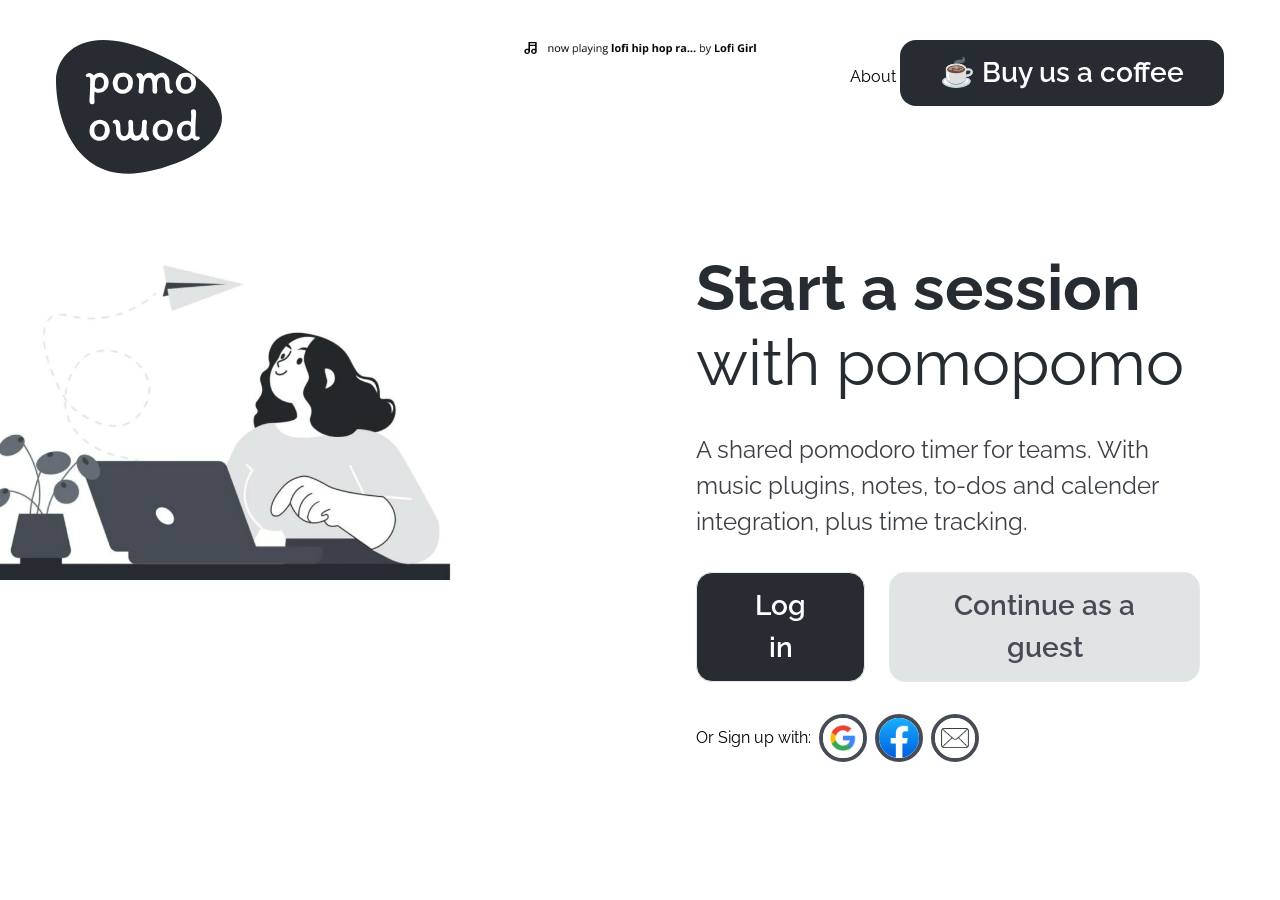
==== index.html @ 79130012 "Add files via upload" ====
<html lang="en">

<head>
    <meta charset="UTF-8">
    <meta name="viewport" content="width=device-width, initial-scale=1.0">
    <title>Document</title>

    <link rel="stylesheet" href="styles.css">
</head>

<body>
    <main class="bg-mainBackground flex flex-col w-full font-mainFont mx-auto">

        <!-- First half -->
        <div class="grid grid-cols-5 h-[250px] w-full items-start pt-10 px-14">

            <!-- Logo pomopomo -->
            <div class="col-span-1">
                <svg width="166" height="134" viewBox="0 0 166 134" fill="none" xmlns="http://www.w3.org/2000/svg">
                    <path
                        d="M97.0546 11.9127C26.3995 -18.3097 3.4213e-05 15.6153 0 40.1969C-5.47113e-05 79.5064 20.6817 149.956 97.0546 130.352C192.521 105.847 185.373 49.6907 97.0546 11.9127Z"
                        fill="#262C31" />
                    <path
                        d="M32.7473 36.8199C32.4593 36.8199 32.1873 36.8519 31.9313 36.9159C31.6753 36.9479 31.4193 36.9639 31.1633 36.9639C30.8113 36.9639 30.4753 36.8039 30.1553 36.4839C29.8673 36.1639 29.7233 35.8759 29.7233 35.6199C29.7233 34.7879 30.1393 34.1479 30.9713 33.6999C31.8033 33.2199 32.6513 32.9799 33.5153 32.9799C34.2513 32.9799 35.0033 33.2359 35.7713 33.7479C36.5713 34.2279 37.1633 34.8519 37.5473 35.6199C38.3793 34.6279 39.4033 33.9079 40.6193 33.4599C41.8353 33.0119 43.0993 32.7879 44.4113 32.7879C45.8833 32.7879 47.2433 33.2519 48.4913 34.1799C49.7713 35.1079 50.7793 36.2919 51.5153 37.7319C52.2513 39.1399 52.6193 40.5479 52.6193 41.9559C52.6193 43.3319 52.4753 44.5639 52.1873 45.6519C51.8993 46.7079 51.3873 47.7799 50.6513 48.8679C49.8193 50.0199 48.6993 50.9639 47.2913 51.6999C45.9153 52.4359 44.2673 52.8039 42.3473 52.8039C41.8353 52.8039 41.2113 52.6759 40.4753 52.4199C39.7393 52.1319 39.1313 51.8279 38.6513 51.5079C38.4273 53.6839 38.3153 55.5719 38.3153 57.1719C38.3153 58.1319 38.3633 59.0439 38.4593 59.9079C38.5233 60.9319 38.5553 61.6679 38.5553 62.1159C38.5553 62.8199 38.3153 63.3319 37.8353 63.6519C37.3553 64.0039 36.8273 64.1799 36.2513 64.1799C35.0993 64.1799 34.3313 63.8599 33.9473 63.2199C33.5953 62.6119 33.4193 61.7319 33.4193 60.5799C33.5473 57.8279 33.7073 55.2839 33.8993 52.9479C34.0913 50.0679 34.1873 45.6199 34.1873 39.6039C34.1873 39.0279 34.0753 38.4199 33.8513 37.7799C33.6273 37.1399 33.2593 36.8199 32.7473 36.8199ZM38.8433 46.7559C39.0033 47.3639 39.4513 47.8759 40.1873 48.2919C40.9553 48.6759 41.6433 48.8679 42.2513 48.8679C44.0753 48.8679 45.4353 48.3719 46.3313 47.3799C47.0033 46.6759 47.4353 45.9879 47.6273 45.3159C47.8513 44.6439 47.9633 43.5719 47.9633 42.0999C47.9633 40.9479 47.7393 39.9879 47.2913 39.2199C46.8433 38.4199 46.2993 37.8439 45.6593 37.4919C45.0193 37.1079 44.4113 36.9159 43.8353 36.9159C42.5233 36.9159 41.4513 37.3159 40.6193 38.1159C39.8193 38.8839 39.3073 39.9399 39.0833 41.2839C38.9233 42.3399 38.8433 44.1639 38.8433 46.7559ZM76.0576 38.1159C76.3136 38.5639 76.5216 39.2199 76.6816 40.0839C76.8416 40.9159 76.9216 41.6679 76.9216 42.3399C76.9216 43.5879 76.6496 45.3639 76.1056 47.6679C73.8976 51.6999 70.6336 53.7159 66.3136 53.7159C64.7136 53.7159 63.0816 53.1879 61.4176 52.1319C59.7536 51.0759 58.6016 49.8599 57.9616 48.4839C57.0976 45.7319 56.6656 43.9879 56.6656 43.2519C56.6656 41.9719 56.9376 40.6119 57.4816 39.1719C58.0576 37.7319 58.7776 36.4839 59.6416 35.4279C60.1856 34.6919 61.1616 34.0679 62.5696 33.5559C63.9776 33.0119 65.2576 32.7399 66.4096 32.7399C68.6496 32.7399 70.5536 33.1719 72.1216 34.0359C73.6896 34.8679 75.0016 36.2279 76.0576 38.1159ZM71.8816 45.8439C72.0416 45.4279 72.1216 44.3559 72.1216 42.6279C72.1216 41.6999 71.9456 40.7879 71.5936 39.8919C71.2736 38.9959 70.7936 38.2279 70.1536 37.5879C70.0896 37.5239 69.9136 37.4279 69.6256 37.2999C69.3376 37.1399 68.9376 36.9959 68.4256 36.8679C67.9456 36.7079 67.3856 36.6279 66.7456 36.6279C64.9536 36.6279 63.6416 37.3479 62.8096 38.7879C61.9776 40.2279 61.5616 41.8599 61.5616 43.6839C61.5616 44.0039 61.6416 44.6119 61.8016 45.5079C61.9936 46.4039 62.1536 46.9639 62.2816 47.1879C62.3776 47.4119 62.6176 47.7319 63.0016 48.1479C63.4176 48.5319 63.9136 48.8839 64.4896 49.2039C65.0976 49.4919 65.7216 49.6359 66.3616 49.6359C67.8016 49.6359 68.9536 49.2999 69.8176 48.6279C70.6816 47.9239 71.3696 46.9959 71.8816 45.8439ZM81.5641 37.0119C80.7641 36.3399 80.3641 35.5559 80.3641 34.6599C80.3641 34.2119 80.5881 33.8119 81.0361 33.4599C81.4841 33.0759 82.0281 32.8839 82.6681 32.8839C83.8201 32.8839 84.7641 33.1879 85.5001 33.7959C86.2361 34.4039 86.8761 35.2839 87.4201 36.4359C88.0921 35.1879 88.9401 34.2759 89.9641 33.6999C91.0201 33.0919 92.3481 32.7879 93.9481 32.7879C94.9081 32.7879 95.6761 32.9159 96.2521 33.1719C96.8601 33.3959 97.3561 33.7319 97.7401 34.1799C98.1241 34.5959 98.6041 35.2359 99.1801 36.0999C100.012 35.0759 101.052 34.2759 102.3 33.6999C103.58 33.1239 104.892 32.8359 106.236 32.8359C107.804 32.8359 109.228 33.4919 110.508 34.8039C111.82 36.1159 112.7 37.6039 113.148 39.2679C113.308 39.9719 113.42 41.6359 113.484 44.2599L113.676 47.0439C113.836 48.7399 114.38 49.7479 115.308 50.0679C115.756 50.1959 116.124 50.3559 116.412 50.5479C116.732 50.7079 116.892 50.8839 116.892 51.0759C116.956 51.8439 116.78 52.4039 116.364 52.7559C116.076 52.9479 115.676 53.1559 115.164 53.3799C114.652 53.6039 114.252 53.7159 113.964 53.7159C112.236 53.7159 111.004 53.0919 110.268 51.8439C109.788 51.0119 109.484 50.0679 109.356 49.0119C109.228 47.9239 109.164 46.4519 109.164 44.5959C109.164 42.6119 108.924 40.9159 108.444 39.5079C107.964 38.0679 106.876 37.3479 105.18 37.3479C104.572 37.3479 103.964 37.5399 103.356 37.9239C102.78 38.2759 102.364 38.7239 102.108 39.2679C101.66 40.1319 101.356 41.0759 101.196 42.0999C101.036 43.0919 100.956 44.2439 100.956 45.5559C100.956 46.3879 101.004 47.2359 101.1 48.0999C101.1 48.3559 101.116 48.7719 101.148 49.3479C101.212 49.8919 101.244 50.3879 101.244 50.8359C101.244 51.6359 101.084 52.3239 100.764 52.8999C100.476 53.4439 99.9641 53.7159 99.2281 53.7159C97.4681 53.7159 96.5401 52.7879 96.4441 50.9319C96.4441 49.6199 96.4601 48.9159 96.4921 48.8199V46.7559C96.4921 45.6039 96.4441 44.4839 96.3481 43.3959C96.2521 42.3079 96.1401 41.4919 96.0121 40.9479C95.7241 39.8919 95.3401 39.0759 94.8601 38.4999C94.3801 37.9239 93.6441 37.6359 92.6521 37.6359C91.9801 37.6359 91.3561 37.7959 90.7801 38.1159C90.2041 38.4359 89.7081 38.8839 89.2921 39.4599C88.6841 40.4199 88.2841 41.5879 88.0921 42.9639C87.9001 44.7239 87.7561 46.1159 87.6601 47.1399C87.5961 48.1319 87.5641 49.2839 87.5641 50.5959C87.5641 51.5239 87.4041 52.2759 87.0841 52.8519C86.7961 53.4279 86.2361 53.7159 85.4041 53.7159C84.7961 53.7159 84.1561 53.5559 83.4841 53.2359C82.8441 52.8839 82.5241 52.4199 82.5241 51.8439C82.5241 51.2359 82.5881 50.6279 82.7161 50.0199C83.0041 48.1959 83.1481 45.0919 83.1481 40.7079C83.1481 40.0039 82.9881 39.3159 82.6681 38.6439C82.3801 37.9399 82.0121 37.3959 81.5641 37.0119ZM139.149 38.1159C139.405 38.5639 139.613 39.2199 139.773 40.0839C139.933 40.9159 140.013 41.6679 140.013 42.3399C140.013 43.2039 139.917 44.1639 139.725 45.2199C139.533 46.2759 139.357 47.0919 139.197 47.6679C136.989 51.6999 133.725 53.7159 129.405 53.7159C127.805 53.7159 126.173 53.1879 124.509 52.1319C122.845 51.0759 121.693 49.8599 121.053 48.4839C120.189 45.7639 119.757 44.0199 119.757 43.2519C119.757 41.9719 120.029 40.6119 120.573 39.1719C121.149 37.7319 121.869 36.4839 122.733 35.4279C123.309 34.6919 124.301 34.0679 125.709 33.5559C127.117 33.0119 128.397 32.7399 129.549 32.7399C131.789 32.7399 133.677 33.1719 135.213 34.0359C136.781 34.8679 138.093 36.2279 139.149 38.1159ZM134.973 45.8439C135.133 45.5239 135.213 44.4519 135.213 42.6279C135.213 41.6999 135.037 40.7879 134.685 39.8919C134.365 38.9959 133.885 38.2279 133.245 37.5879C133.181 37.5239 133.005 37.4279 132.717 37.2999C132.429 37.1399 132.029 36.9959 131.517 36.8679C131.037 36.7079 130.477 36.6279 129.837 36.6279C128.045 36.6279 126.733 37.3479 125.901 38.7879C125.069 40.2279 124.653 41.8599 124.653 43.6839C124.653 43.9719 124.749 44.5639 124.941 45.4599C125.133 46.3559 125.277 46.9319 125.373 47.1879C125.629 47.6359 126.141 48.1639 126.909 48.7719C127.709 49.3479 128.573 49.6359 129.501 49.6359C130.941 49.6359 132.077 49.2999 132.909 48.6279C133.773 47.9239 134.461 46.9959 134.973 45.8439Z"
                        fill="white" />
                    <path
                        d="M140.827 96.6671C141.115 96.6671 141.387 96.6351 141.643 96.5711C141.899 96.5391 142.155 96.5231 142.411 96.5231C142.763 96.5231 143.099 96.6831 143.419 97.0031C143.707 97.3231 143.851 97.6111 143.851 97.8671C143.851 98.6991 143.435 99.3391 142.603 99.7871C141.771 100.267 140.923 100.507 140.059 100.507C139.323 100.507 138.571 100.251 137.803 99.7391C137.003 99.2591 136.411 98.6351 136.027 97.8671C135.195 98.8591 134.171 99.5791 132.955 100.027C131.739 100.475 130.475 100.699 129.163 100.699C127.691 100.699 126.331 100.235 125.083 99.3071C123.803 98.3791 122.795 97.1951 122.059 95.7551C121.323 94.3471 120.955 92.9391 120.955 91.5311C120.955 90.1551 121.099 88.9231 121.387 87.8351C121.675 86.7791 122.187 85.7071 122.923 84.6191C123.755 83.4671 124.875 82.5231 126.283 81.7871C127.659 81.0511 129.307 80.6831 131.227 80.6831C131.739 80.6831 132.363 80.8111 133.099 81.0671C133.835 81.3551 134.443 81.6591 134.923 81.9791C135.147 79.8031 135.259 77.9151 135.259 76.3151C135.259 75.3551 135.211 74.4431 135.115 73.5791C135.051 72.5551 135.019 71.8191 135.019 71.3711C135.019 70.6671 135.259 70.1551 135.739 69.8351C136.219 69.4831 136.747 69.3071 137.323 69.3071C138.475 69.3071 139.243 69.6271 139.627 70.2671C139.979 70.8751 140.155 71.7551 140.155 72.9071C140.027 75.6591 139.867 78.2031 139.675 80.5391C139.483 83.4191 139.387 87.8671 139.387 93.8831C139.387 94.4591 139.499 95.0671 139.723 95.7071C139.947 96.3471 140.315 96.6671 140.827 96.6671ZM134.731 86.7311C134.571 86.1231 134.123 85.6111 133.387 85.1951C132.619 84.8111 131.931 84.6191 131.323 84.6191C129.499 84.6191 128.139 85.1151 127.243 86.1071C126.571 86.8111 126.139 87.4991 125.947 88.1711C125.723 88.8431 125.611 89.9151 125.611 91.3871C125.611 92.5391 125.835 93.4991 126.283 94.2671C126.731 95.0671 127.275 95.6431 127.915 95.9951C128.555 96.3791 129.163 96.5711 129.739 96.5711C131.051 96.5711 132.123 96.1711 132.955 95.3711C133.755 94.6031 134.267 93.5471 134.491 92.2031C134.651 91.1471 134.731 89.3231 134.731 86.7311ZM97.5172 95.3711C97.2612 94.9231 97.0532 94.2671 96.8932 93.4031C96.7332 92.5711 96.6532 91.8191 96.6532 91.1471C96.6532 89.8991 96.9252 88.1231 97.4692 85.8191C99.6772 81.7871 102.941 79.7711 107.261 79.7711C108.861 79.7711 110.493 80.2991 112.157 81.3551C113.821 82.4111 114.973 83.6271 115.613 85.0031C116.477 87.7551 116.909 89.4991 116.909 90.2351C116.909 91.5151 116.637 92.8751 116.093 94.3151C115.517 95.7551 114.797 97.0031 113.933 98.0591C113.389 98.7951 112.413 99.4191 111.005 99.9311C109.597 100.475 108.317 100.747 107.165 100.747C104.925 100.747 103.021 100.315 101.453 99.4511C99.8852 98.6191 98.5732 97.2591 97.5172 95.3711ZM101.693 87.6431C101.533 88.0591 101.453 89.1311 101.453 90.8591C101.453 91.7871 101.629 92.6991 101.981 93.5951C102.301 94.4911 102.781 95.2591 103.421 95.8991C103.485 95.9631 103.661 96.0591 103.949 96.1871C104.237 96.3471 104.637 96.4911 105.149 96.6191C105.629 96.7791 106.189 96.8591 106.829 96.8591C108.621 96.8591 109.933 96.1391 110.765 94.6991C111.597 93.2591 112.013 91.6271 112.013 89.8031C112.013 89.4831 111.933 88.8751 111.773 87.9791C111.581 87.0831 111.421 86.5231 111.293 86.2991C111.197 86.0751 110.957 85.7551 110.573 85.3391C110.157 84.9551 109.661 84.6031 109.085 84.2831C108.477 83.9951 107.853 83.8511 107.213 83.8511C105.773 83.8511 104.621 84.1871 103.757 84.8591C102.893 85.5631 102.205 86.4911 101.693 87.6431ZM92.0107 96.4751C92.8107 97.1471 93.2107 97.9311 93.2107 98.8271C93.2107 99.2751 92.9867 99.6751 92.5387 100.027C92.0907 100.411 91.5467 100.603 90.9067 100.603C89.7547 100.603 88.8107 100.299 88.0747 99.6911C87.3387 99.0831 86.6987 98.2031 86.1547 97.0511C85.4827 98.2991 84.6347 99.2111 83.6107 99.7871C82.5547 100.395 81.2267 100.699 79.6267 100.699C78.6667 100.699 77.8987 100.571 77.3227 100.315C76.7147 100.091 76.2187 99.7551 75.8347 99.3071C75.4507 98.8911 74.9707 98.2511 74.3947 97.3871C73.5627 98.4111 72.5227 99.2111 71.2747 99.7871C69.9947 100.363 68.6827 100.651 67.3387 100.651C65.7707 100.651 64.3467 99.9951 63.0667 98.6831C61.7547 97.3711 60.8747 95.8831 60.4267 94.2191C60.2667 93.5151 60.1547 91.8511 60.0907 89.2271L59.8987 86.4431C59.7387 84.7471 59.1947 83.7391 58.2667 83.4191C57.8187 83.2911 57.4507 83.1311 57.1627 82.9391C56.8427 82.7791 56.6827 82.6031 56.6827 82.4111C56.6187 81.6431 56.7947 81.0831 57.2107 80.7311C57.4987 80.5391 57.8987 80.3311 58.4107 80.1071C58.9227 79.8831 59.3227 79.7711 59.6107 79.7711C61.3387 79.7711 62.5707 80.3951 63.3067 81.6431C63.7867 82.4751 64.0907 83.4191 64.2187 84.4751C64.3467 85.5631 64.4107 87.0351 64.4107 88.8911C64.4107 90.8751 64.6507 92.5711 65.1307 93.9791C65.6107 95.4191 66.6987 96.1391 68.3947 96.1391C69.0027 96.1391 69.6107 95.9471 70.2187 95.5631C70.7947 95.2111 71.2107 94.7631 71.4667 94.2191C71.9147 93.3551 72.2187 92.4111 72.3787 91.3871C72.5387 90.3951 72.6187 89.2431 72.6187 87.9311C72.6187 87.0991 72.5707 86.2511 72.4747 85.3871C72.4747 85.1311 72.4587 84.7151 72.4267 84.1391C72.3627 83.5951 72.3307 83.0991 72.3307 82.6511C72.3307 81.8511 72.4907 81.1631 72.8107 80.5871C73.0987 80.0431 73.6107 79.7711 74.3467 79.7711C76.1067 79.7711 77.0347 80.6991 77.1307 82.5551C77.1307 83.8671 77.1147 84.5711 77.0827 84.6671L77.0827 86.7311C77.0827 87.8831 77.1307 89.0031 77.2267 90.0911C77.3227 91.1791 77.4347 91.9951 77.5627 92.5391C77.8507 93.5951 78.2347 94.4111 78.7147 94.9871C79.1947 95.5631 79.9307 95.8511 80.9227 95.8511C81.5947 95.8511 82.2187 95.6911 82.7947 95.3711C83.3707 95.0511 83.8667 94.6031 84.2827 94.0271C84.8907 93.0671 85.2907 91.8991 85.4827 90.5231C85.6747 88.7631 85.8187 87.3711 85.9147 86.3471C85.9787 85.3551 86.0107 84.2031 86.0107 82.8911C86.0107 81.9631 86.1707 81.2111 86.4907 80.6351C86.7787 80.0591 87.3387 79.7711 88.1707 79.7711C88.7787 79.7711 89.4187 79.9311 90.0907 80.2511C90.7307 80.6031 91.0507 81.0671 91.0507 81.6431C91.0507 82.2511 90.9867 82.8591 90.8587 83.4671C90.5707 85.2911 90.4267 88.3951 90.4267 92.7791C90.4267 93.4831 90.5867 94.1711 90.9067 94.8431C91.1947 95.5471 91.5627 96.0911 92.0107 96.4751ZM34.4257 95.3711C34.1697 94.9231 33.9617 94.2671 33.8017 93.4031C33.6417 92.5711 33.5617 91.8191 33.5617 91.1471C33.5617 90.2831 33.6577 89.3231 33.8497 88.2671C34.0417 87.2111 34.2177 86.3951 34.3777 85.8191C36.5857 81.7871 39.8497 79.7711 44.1697 79.7711C45.7697 79.7711 47.4017 80.2991 49.0657 81.3551C50.7297 82.4111 51.8817 83.6271 52.5217 85.0031C53.3857 87.7231 53.8177 89.4671 53.8177 90.2351C53.8177 91.5151 53.5457 92.8751 53.0017 94.3151C52.4257 95.7551 51.7057 97.0031 50.8417 98.0591C50.2657 98.7951 49.2737 99.4191 47.8657 99.9311C46.4577 100.475 45.1777 100.747 44.0257 100.747C41.7857 100.747 39.8977 100.315 38.3617 99.4511C36.7937 98.6191 35.4817 97.2591 34.4257 95.3711ZM38.6017 87.6431C38.4417 87.9631 38.3617 89.0351 38.3617 90.8591C38.3617 91.7871 38.5377 92.6991 38.8897 93.5951C39.2097 94.4911 39.6897 95.2591 40.3297 95.8991C40.3937 95.9631 40.5697 96.0591 40.8577 96.1871C41.1457 96.3471 41.5457 96.4911 42.0577 96.6191C42.5377 96.7791 43.0977 96.8591 43.7377 96.8591C45.5297 96.8591 46.8417 96.1391 47.6737 94.6991C48.5057 93.2591 48.9217 91.6271 48.9217 89.8031C48.9217 89.5151 48.8257 88.9231 48.6337 88.0271C48.4417 87.1311 48.2977 86.5551 48.2017 86.2991C47.9457 85.8511 47.4337 85.3231 46.6657 84.7151C45.8657 84.1391 45.0017 83.8511 44.0737 83.8511C42.6337 83.8511 41.4977 84.1871 40.6657 84.8591C39.8017 85.5631 39.1137 86.4911 38.6017 87.6431Z"
                        fill="white" />
                </svg>

            </div>

            <!-- Music player -->
            <div class="col-span-2 justify-self-end w-[50%]">
                <img src="./img/music_player.png" alt="music_player" class="object-scale-down">
            </div>

            <!-- About and coffee -->
            <div class="col-span-2 justify-self-end">
                <span>About</span>
                <a href="#" class="rounded-2xl text-center py-3 px-10 bg-pallete-primary text-[28px] inline-block text-white font-semibold">☕ Buy us a coffee</a>
            </div>
        </div>
        <!-- First half end -->


        <!-- Lower half -->
        <div class="flex justify-between w-full px-20">
            <!-- Image -->
            <div class="w-[47.5%] justify-self-start -ml-[111px]">
                <img src="./img/girl_airplane.png" alt="girl paper airplane" class="object-scale-down">

            </div>

            <!-- Login/Sign Up -->
            <section class="flex-col w-[45%] max-w-[640px]">

                <div>
                    <h2 class="text-pallete-primary text-[64px] leading-[75px]">
                        <span class="font-bold">Start a session</span> with pomopomo
                    </h2>

                    <p class="text-pallete-secondary mt-8 text-[24px]">A shared pomodoro timer for teams. With music
                        plugins, notes, to-dos
                        and calender integration, plus time
                        tracking.</p>
                </div>

                <!-- Buttons -->
                <div class="mt-8 flex gap-6">
                    <a href="#" class="button px-12 bg-pallete-primary text-white font-semibold">
                        Log in
                    </a>
                    <a href="#" class="button px-10 bg-[#E0E4E5] text-[#464B55] font-semibold">
                        Continue as a guest
                    </a>
                </div>

                <div class="flex items-center mt-8">
                    <p>Or Sign up with:</p>

                    <!-- Google -->
                    <div class="w-12 ml-2 border-4 border-[#464B55] rounded-full">
                        <img src="./img/google_logo.png" alt="" class="">
                    </div>

                    <!-- Google -->
                    <div class="w-12 ml-2 border-4 border-[#464B55] rounded-full">
                        <img src="./img/facebook_logo.png" alt="" class="">
                    </div>

                    <!-- Google -->
                    <div class="w-12 ml-2 border-4 border-[#464B55] rounded-full">
                        <img src="./img/mail_logo.png" alt="" class="">
                    </div>
                </div>
            </section>
        </div>
        <!-- Lower half end -->

    </main>
</body>

</html>
---- styles.css ----
@import url('https://fonts.googleapis.com/css2?family=Nunito:ital,wght@0,200;0,300;0,400;0,500;0,600;0,700;0,800;0,900;0,1000;1,200;1,300;1,400;1,500;1,600;1,700;1,800;1,900;1,1000&family=Raleway:ital,wght@0,100;0,200;0,300;0,400;0,500;0,600;0,700;0,800;0,900;1,100;1,200;1,300;1,400;1,500;1,600;1,700;1,800;1,900&display=swap');

/*
! tailwindcss v3.2.4 | MIT License | https://tailwindcss.com
*/

/*
1. Prevent padding and border from affecting element width. (https://github.com/mozdevs/cssremedy/issues/4)
2. Allow adding a border to an element by just adding a border-width. (https://github.com/tailwindcss/tailwindcss/pull/116)
*/

*,
::before,
::after {
  box-sizing: border-box;
  /* 1 */
  border-width: 0;
  /* 2 */
  border-style: solid;
  /* 2 */
  border-color: #e5e7eb;
  /* 2 */
}

::before,
::after {
  --tw-content: '';
}

/*
1. Use a consistent sensible line-height in all browsers.
2. Prevent adjustments of font size after orientation changes in iOS.
3. Use a more readable tab size.
4. Use the user's configured `sans` font-family by default.
5. Use the user's configured `sans` font-feature-settings by default.
*/

html {
  line-height: 1.5;
  /* 1 */
  -webkit-text-size-adjust: 100%;
  /* 2 */
  -moz-tab-size: 4;
  /* 3 */
  -o-tab-size: 4;
     tab-size: 4;
  /* 3 */
  font-family: ui-sans-serif, system-ui, -apple-system, BlinkMacSystemFont, "Segoe UI", Roboto, "Helvetica Neue", Arial, "Noto Sans", sans-serif, "Apple Color Emoji", "Segoe UI Emoji", "Segoe UI Symbol", "Noto Color Emoji";
  /* 4 */
  font-feature-settings: normal;
  /* 5 */
}

/*
1. Remove the margin in all browsers.
2. Inherit line-height from `html` so users can set them as a class directly on the `html` element.
*/

body {
  margin: 0;
  /* 1 */
  line-height: inherit;
  /* 2 */
}

/*
1. Add the correct height in Firefox.
2. Correct the inheritance of border color in Firefox. (https://bugzilla.mozilla.org/show_bug.cgi?id=190655)
3. Ensure horizontal rules are visible by default.
*/

hr {
  height: 0;
  /* 1 */
  color: inherit;
  /* 2 */
  border-top-width: 1px;
  /* 3 */
}

/*
Add the correct text decoration in Chrome, Edge, and Safari.
*/

abbr:where([title]) {
  -webkit-text-decoration: underline dotted;
          text-decoration: underline dotted;
}

/*
Remove the default font size and weight for headings.
*/

h1,
h2,
h3,
h4,
h5,
h6 {
  font-size: inherit;
  font-weight: inherit;
}

/*
Reset links to optimize for opt-in styling instead of opt-out.
*/

a {
  color: inherit;
  text-decoration: inherit;
}

/*
Add the correct font weight in Edge and Safari.
*/

b,
strong {
  font-weight: bolder;
}

/*
1. Use the user's configured `mono` font family by default.
2. Correct the odd `em` font sizing in all browsers.
*/

code,
kbd,
samp,
pre {
  font-family: ui-monospace, SFMono-Regular, Menlo, Monaco, Consolas, "Liberation Mono", "Courier New", monospace;
  /* 1 */
  font-size: 1em;
  /* 2 */
}

/*
Add the correct font size in all browsers.
*/

small {
  font-size: 80%;
}

/*
Prevent `sub` and `sup` elements from affecting the line height in all browsers.
*/

sub,
sup {
  font-size: 75%;
  line-height: 0;
  position: relative;
  vertical-align: baseline;
}

sub {
  bottom: -0.25em;
}

sup {
  top: -0.5em;
}

/*
1. Remove text indentation from table contents in Chrome and Safari. (https://bugs.chromium.org/p/chromium/issues/detail?id=999088, https://bugs.webkit.org/show_bug.cgi?id=201297)
2. Correct table border color inheritance in all Chrome and Safari. (https://bugs.chromium.org/p/chromium/issues/detail?id=935729, https://bugs.webkit.org/show_bug.cgi?id=195016)
3. Remove gaps between table borders by default.
*/

table {
  text-indent: 0;
  /* 1 */
  border-color: inherit;
  /* 2 */
  border-collapse: collapse;
  /* 3 */
}

/*
1. Change the font styles in all browsers.
2. Remove the margin in Firefox and Safari.
3. Remove default padding in all browsers.
*/

button,
input,
optgroup,
select,
textarea {
  font-family: inherit;
  /* 1 */
  font-size: 100%;
  /* 1 */
  font-weight: inherit;
  /* 1 */
  line-height: inherit;
  /* 1 */
  color: inherit;
  /* 1 */
  margin: 0;
  /* 2 */
  padding: 0;
  /* 3 */
}

/*
Remove the inheritance of text transform in Edge and Firefox.
*/

button,
select {
  text-transform: none;
}

/*
1. Correct the inability to style clickable types in iOS and Safari.
2. Remove default button styles.
*/

button,
[type='button'],
[type='reset'],
[type='submit'] {
  -webkit-appearance: button;
  /* 1 */
  background-color: transparent;
  /* 2 */
  background-image: none;
  /* 2 */
}

/*
Use the modern Firefox focus style for all focusable elements.
*/

:-moz-focusring {
  outline: auto;
}

/*
Remove the additional `:invalid` styles in Firefox. (https://github.com/mozilla/gecko-dev/blob/2f9eacd9d3d995c937b4251a5557d95d494c9be1/layout/style/res/forms.css#L728-L737)
*/

:-moz-ui-invalid {
  box-shadow: none;
}

/*
Add the correct vertical alignment in Chrome and Firefox.
*/

progress {
  vertical-align: baseline;
}

/*
Correct the cursor style of increment and decrement buttons in Safari.
*/

::-webkit-inner-spin-button,
::-webkit-outer-spin-button {
  height: auto;
}

/*
1. Correct the odd appearance in Chrome and Safari.
2. Correct the outline style in Safari.
*/

[type='search'] {
  -webkit-appearance: textfield;
  /* 1 */
  outline-offset: -2px;
  /* 2 */
}

/*
Remove the inner padding in Chrome and Safari on macOS.
*/

::-webkit-search-decoration {
  -webkit-appearance: none;
}

/*
1. Correct the inability to style clickable types in iOS and Safari.
2. Change font properties to `inherit` in Safari.
*/

::-webkit-file-upload-button {
  -webkit-appearance: button;
  /* 1 */
  font: inherit;
  /* 2 */
}

/*
Add the correct display in Chrome and Safari.
*/

summary {
  display: list-item;
}

/*
Removes the default spacing and border for appropriate elements.
*/

blockquote,
dl,
dd,
h1,
h2,
h3,
h4,
h5,
h6,
hr,
figure,
p,
pre {
  margin: 0;
}

fieldset {
  margin: 0;
  padding: 0;
}

legend {
  padding: 0;
}

ol,
ul,
menu {
  list-style: none;
  margin: 0;
  padding: 0;
}

/*
Prevent resizing textareas horizontally by default.
*/

textarea {
  resize: vertical;
}

/*
1. Reset the default placeholder opacity in Firefox. (https://github.com/tailwindlabs/tailwindcss/issues/3300)
2. Set the default placeholder color to the user's configured gray 400 color.
*/

input::-moz-placeholder, textarea::-moz-placeholder {
  opacity: 1;
  /* 1 */
  color: #9ca3af;
  /* 2 */
}

input::placeholder,
textarea::placeholder {
  opacity: 1;
  /* 1 */
  color: #9ca3af;
  /* 2 */
}

/*
Set the default cursor for buttons.
*/

button,
[role="button"] {
  cursor: pointer;
}

/*
Make sure disabled buttons don't get the pointer cursor.
*/

:disabled {
  cursor: default;
}

/*
1. Make replaced elements `display: block` by default. (https://github.com/mozdevs/cssremedy/issues/14)
2. Add `vertical-align: middle` to align replaced elements more sensibly by default. (https://github.com/jensimmons/cssremedy/issues/14#issuecomment-634934210)
   This can trigger a poorly considered lint error in some tools but is included by design.
*/

img,
svg,
video,
canvas,
audio,
iframe,
embed,
object {
  display: block;
  /* 1 */
  vertical-align: middle;
  /* 2 */
}

/*
Constrain images and videos to the parent width and preserve their intrinsic aspect ratio. (https://github.com/mozdevs/cssremedy/issues/14)
*/

img,
video {
  max-width: 100%;
  height: auto;
}

/* Make elements with the HTML hidden attribute stay hidden by default */

[hidden] {
  display: none;
}

*, ::before, ::after{
  --tw-border-spacing-x: 0;
  --tw-border-spacing-y: 0;
  --tw-translate-x: 0;
  --tw-translate-y: 0;
  --tw-rotate: 0;
  --tw-skew-x: 0;
  --tw-skew-y: 0;
  --tw-scale-x: 1;
  --tw-scale-y: 1;
  --tw-pan-x:  ;
  --tw-pan-y:  ;
  --tw-pinch-zoom:  ;
  --tw-scroll-snap-strictness: proximity;
  --tw-ordinal:  ;
  --tw-slashed-zero:  ;
  --tw-numeric-figure:  ;
  --tw-numeric-spacing:  ;
  --tw-numeric-fraction:  ;
  --tw-ring-inset:  ;
  --tw-ring-offset-width: 0px;
  --tw-ring-offset-color: #fff;
  --tw-ring-color: rgb(59 130 246 / 0.5);
  --tw-ring-offset-shadow: 0 0 #0000;
  --tw-ring-shadow: 0 0 #0000;
  --tw-shadow: 0 0 #0000;
  --tw-shadow-colored: 0 0 #0000;
  --tw-blur:  ;
  --tw-brightness:  ;
  --tw-contrast:  ;
  --tw-grayscale:  ;
  --tw-hue-rotate:  ;
  --tw-invert:  ;
  --tw-saturate:  ;
  --tw-sepia:  ;
  --tw-drop-shadow:  ;
  --tw-backdrop-blur:  ;
  --tw-backdrop-brightness:  ;
  --tw-backdrop-contrast:  ;
  --tw-backdrop-grayscale:  ;
  --tw-backdrop-hue-rotate:  ;
  --tw-backdrop-invert:  ;
  --tw-backdrop-opacity:  ;
  --tw-backdrop-saturate:  ;
  --tw-backdrop-sepia:  ;
}

::backdrop{
  --tw-border-spacing-x: 0;
  --tw-border-spacing-y: 0;
  --tw-translate-x: 0;
  --tw-translate-y: 0;
  --tw-rotate: 0;
  --tw-skew-x: 0;
  --tw-skew-y: 0;
  --tw-scale-x: 1;
  --tw-scale-y: 1;
  --tw-pan-x:  ;
  --tw-pan-y:  ;
  --tw-pinch-zoom:  ;
  --tw-scroll-snap-strictness: proximity;
  --tw-ordinal:  ;
  --tw-slashed-zero:  ;
  --tw-numeric-figure:  ;
  --tw-numeric-spacing:  ;
  --tw-numeric-fraction:  ;
  --tw-ring-inset:  ;
  --tw-ring-offset-width: 0px;
  --tw-ring-offset-color: #fff;
  --tw-ring-color: rgb(59 130 246 / 0.5);
  --tw-ring-offset-shadow: 0 0 #0000;
  --tw-ring-shadow: 0 0 #0000;
  --tw-shadow: 0 0 #0000;
  --tw-shadow-colored: 0 0 #0000;
  --tw-blur:  ;
  --tw-brightness:  ;
  --tw-contrast:  ;
  --tw-grayscale:  ;
  --tw-hue-rotate:  ;
  --tw-invert:  ;
  --tw-saturate:  ;
  --tw-sepia:  ;
  --tw-drop-shadow:  ;
  --tw-backdrop-blur:  ;
  --tw-backdrop-brightness:  ;
  --tw-backdrop-contrast:  ;
  --tw-backdrop-grayscale:  ;
  --tw-backdrop-hue-rotate:  ;
  --tw-backdrop-invert:  ;
  --tw-backdrop-opacity:  ;
  --tw-backdrop-saturate:  ;
  --tw-backdrop-sepia:  ;
}

.col-span-1{
  grid-column: span 1 / span 1;
}

.col-span-2{
  grid-column: span 2 / span 2;
}

.mx-auto{
  margin-left: auto;
  margin-right: auto;
}

.-ml-\[111px\]{
  margin-left: -111px;
}

.mt-8{
  margin-top: 2rem;
}

.ml-2{
  margin-left: 0.5rem;
}

.inline-block{
  display: inline-block;
}

.flex{
  display: flex;
}

.grid{
  display: grid;
}

.h-\[250px\]{
  height: 250px;
}

.w-full{
  width: 100%;
}

.w-\[50\%\]{
  width: 50%;
}

.w-\[47\.5\%\]{
  width: 47.5%;
}

.w-\[45\%\]{
  width: 45%;
}

.w-12{
  width: 3rem;
}

.max-w-\[640px\]{
  max-width: 640px;
}

.grid-cols-5{
  grid-template-columns: repeat(5, minmax(0, 1fr));
}

.flex-col{
  flex-direction: column;
}

.items-start{
  align-items: flex-start;
}

.items-center{
  align-items: center;
}

.justify-between{
  justify-content: space-between;
}

.gap-6{
  gap: 1.5rem;
}

.justify-self-start{
  justify-self: start;
}

.justify-self-end{
  justify-self: end;
}

.rounded-full{
  border-radius: 9999px;
}

.rounded-2xl{
  border-radius: 1rem;
}

.border-4{
  border-width: 4px;
}

.border-\[\#464B55\]{
  --tw-border-opacity: 1;
  border-color: rgb(70 75 85 / var(--tw-border-opacity));
}

.bg-mainBackground{
  --tw-bg-opacity: 1;
  background-color: rgb(255 255 255 / var(--tw-bg-opacity));
}

.bg-pallete-primary{
  --tw-bg-opacity: 1;
  background-color: rgb(38 44 49 / var(--tw-bg-opacity));
}

.bg-\[\#E0E4E5\]{
  --tw-bg-opacity: 1;
  background-color: rgb(224 228 229 / var(--tw-bg-opacity));
}

.object-scale-down{
  -o-object-fit: scale-down;
     object-fit: scale-down;
}

.px-14{
  padding-left: 3.5rem;
  padding-right: 3.5rem;
}

.px-20{
  padding-left: 5rem;
  padding-right: 5rem;
}

.px-12{
  padding-left: 3rem;
  padding-right: 3rem;
}

.px-10{
  padding-left: 2.5rem;
  padding-right: 2.5rem;
}

.py-2{
  padding-top: 0.5rem;
  padding-bottom: 0.5rem;
}

.py-10{
  padding-top: 2.5rem;
  padding-bottom: 2.5rem;
}

.py-3{
  padding-top: 0.75rem;
  padding-bottom: 0.75rem;
}

.pt-10{
  padding-top: 2.5rem;
}

.pt-2{
  padding-top: 0.5rem;
}

.text-center{
  text-align: center;
}

.font-mainFont{
  font-family: Raleway;
}

.text-xs{
  font-size: 0.75rem;
  line-height: 1rem;
}

.text-\[64px\]{
  font-size: 64px;
}

.text-\[24px\]{
  font-size: 24px;
}

.text-\[28px\]{
  font-size: 28px;
}

.font-semibold{
  font-weight: 600;
}

.font-bold{
  font-weight: 700;
}

.leading-\[75px\]{
  line-height: 75px;
}

.text-white{
  --tw-text-opacity: 1;
  color: rgb(255 255 255 / var(--tw-text-opacity));
}

.text-pallete-primary{
  --tw-text-opacity: 1;
  color: rgb(38 44 49 / var(--tw-text-opacity));
}

.text-pallete-secondary{
  --tw-text-opacity: 1;
  color: rgb(61 64 72 / var(--tw-text-opacity));
}

.text-\[\#464B55\]{
  --tw-text-opacity: 1;
  color: rgb(70 75 85 / var(--tw-text-opacity));
}

.button{
  border-radius: 1rem;
  border-width: 1px;
  padding-top: 0.75rem;
  padding-bottom: 0.75rem;
  text-align: center;
  font-size: 28px;
}
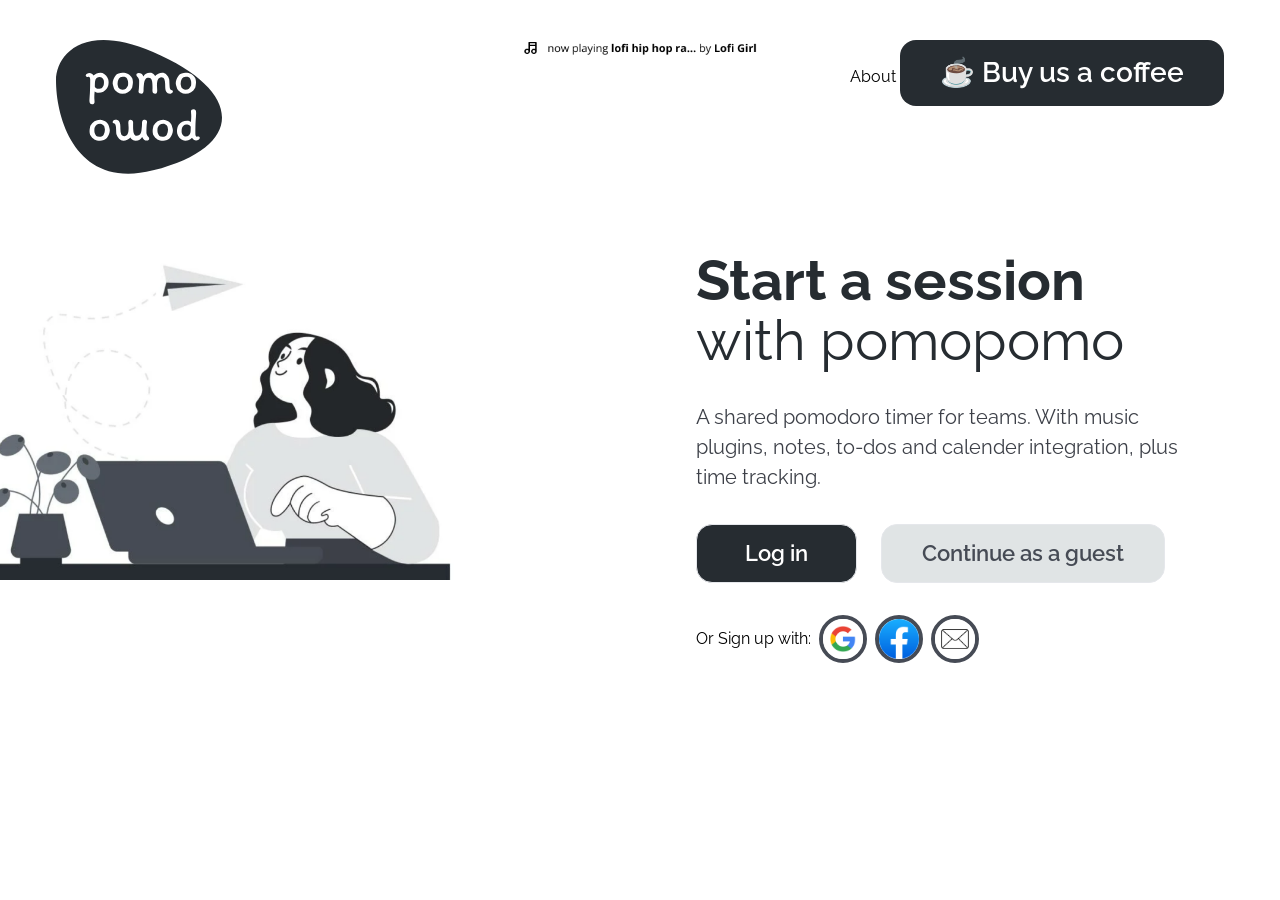
==== commit 96f74b42: "Updated the font size and box width" ====
--- a/index.html
+++ b/index.html
@@ -53,14 +53,14 @@
             </div>
 
             <!-- Login/Sign Up -->
-            <section class="flex-col w-[45%] max-w-[640px]">
+            <section class="flex-col w-[45%] max-w-[560px]">
 
                 <div>
-                    <h2 class="text-pallete-primary text-[64px] leading-[75px]">
+                    <h2 class="text-pallete-primary text-[56px] leading-[60px]">
                         <span class="font-bold">Start a session</span> with pomopomo
                     </h2>
 
-                    <p class="text-pallete-secondary mt-8 text-[24px]">A shared pomodoro timer for teams. With music
+                    <p class="text-pallete-secondary mt-8 text-[20px]">A shared pomodoro timer for teams. With music
                         plugins, notes, to-dos
                         and calender integration, plus time
                         tracking.</p>
--- a/styles.css
+++ b/styles.css
@@ -515,246 +515,226 @@
   --tw-backdrop-sepia:  ;
 }
 
-.col-span-1{
-  grid-column: span 1 / span 1;
-}
-
-.col-span-2{
-  grid-column: span 2 / span 2;
-}
-
-.mx-auto{
-  margin-left: auto;
-  margin-right: auto;
-}
-
-.-ml-\[111px\]{
-  margin-left: -111px;
-}
-
-.mt-8{
-  margin-top: 2rem;
-}
-
-.ml-2{
-  margin-left: 0.5rem;
-}
-
-.inline-block{
-  display: inline-block;
-}
-
-.flex{
-  display: flex;
-}
-
-.grid{
-  display: grid;
-}
-
-.h-\[250px\]{
-  height: 250px;
-}
-
-.w-full{
-  width: 100%;
-}
-
-.w-\[50\%\]{
-  width: 50%;
-}
-
-.w-\[47\.5\%\]{
-  width: 47.5%;
-}
-
-.w-\[45\%\]{
-  width: 45%;
-}
-
-.w-12{
-  width: 3rem;
-}
-
-.max-w-\[640px\]{
-  max-width: 640px;
-}
-
-.grid-cols-5{
-  grid-template-columns: repeat(5, minmax(0, 1fr));
-}
-
-.flex-col{
-  flex-direction: column;
-}
-
-.items-start{
-  align-items: flex-start;
-}
-
-.items-center{
-  align-items: center;
-}
-
-.justify-between{
-  justify-content: space-between;
-}
-
-.gap-6{
-  gap: 1.5rem;
-}
-
-.justify-self-start{
-  justify-self: start;
-}
-
-.justify-self-end{
-  justify-self: end;
-}
-
-.rounded-full{
-  border-radius: 9999px;
-}
-
-.rounded-2xl{
-  border-radius: 1rem;
-}
-
-.border-4{
-  border-width: 4px;
-}
-
-.border-\[\#464B55\]{
-  --tw-border-opacity: 1;
-  border-color: rgb(70 75 85 / var(--tw-border-opacity));
-}
-
-.bg-mainBackground{
-  --tw-bg-opacity: 1;
-  background-color: rgb(255 255 255 / var(--tw-bg-opacity));
-}
-
-.bg-pallete-primary{
-  --tw-bg-opacity: 1;
-  background-color: rgb(38 44 49 / var(--tw-bg-opacity));
-}
-
-.bg-\[\#E0E4E5\]{
-  --tw-bg-opacity: 1;
-  background-color: rgb(224 228 229 / var(--tw-bg-opacity));
-}
-
-.object-scale-down{
-  -o-object-fit: scale-down;
-     object-fit: scale-down;
-}
-
-.px-14{
-  padding-left: 3.5rem;
-  padding-right: 3.5rem;
-}
-
-.px-20{
-  padding-left: 5rem;
-  padding-right: 5rem;
-}
-
-.px-12{
-  padding-left: 3rem;
-  padding-right: 3rem;
-}
-
-.px-10{
-  padding-left: 2.5rem;
-  padding-right: 2.5rem;
-}
-
-.py-2{
-  padding-top: 0.5rem;
-  padding-bottom: 0.5rem;
-}
-
-.py-10{
-  padding-top: 2.5rem;
-  padding-bottom: 2.5rem;
-}
-
-.py-3{
-  padding-top: 0.75rem;
-  padding-bottom: 0.75rem;
-}
-
-.pt-10{
-  padding-top: 2.5rem;
-}
-
-.pt-2{
-  padding-top: 0.5rem;
-}
-
-.text-center{
-  text-align: center;
-}
-
-.font-mainFont{
-  font-family: Raleway;
-}
-
-.text-xs{
-  font-size: 0.75rem;
-  line-height: 1rem;
-}
-
-.text-\[64px\]{
-  font-size: 64px;
-}
-
-.text-\[24px\]{
-  font-size: 24px;
-}
-
-.text-\[28px\]{
-  font-size: 28px;
-}
-
-.font-semibold{
-  font-weight: 600;
-}
-
-.font-bold{
-  font-weight: 700;
-}
-
-.leading-\[75px\]{
-  line-height: 75px;
-}
-
-.text-white{
-  --tw-text-opacity: 1;
-  color: rgb(255 255 255 / var(--tw-text-opacity));
-}
-
-.text-pallete-primary{
-  --tw-text-opacity: 1;
-  color: rgb(38 44 49 / var(--tw-text-opacity));
-}
-
-.text-pallete-secondary{
-  --tw-text-opacity: 1;
-  color: rgb(61 64 72 / var(--tw-text-opacity));
-}
-
-.text-\[\#464B55\]{
-  --tw-text-opacity: 1;
-  color: rgb(70 75 85 / var(--tw-text-opacity));
-}
-
 .button{
   border-radius: 1rem;
   border-width: 1px;
   padding-top: 0.75rem;
   padding-bottom: 0.75rem;
   text-align: center;
+  font-size: 22px;
+}
+
+.col-span-1{
+  grid-column: span 1 / span 1;
+}
+
+.col-span-2{
+  grid-column: span 2 / span 2;
+}
+
+.mx-auto{
+  margin-left: auto;
+  margin-right: auto;
+}
+
+.-ml-\[111px\]{
+  margin-left: -111px;
+}
+
+.mt-8{
+  margin-top: 2rem;
+}
+
+.ml-2{
+  margin-left: 0.5rem;
+}
+
+.inline-block{
+  display: inline-block;
+}
+
+.flex{
+  display: flex;
+}
+
+.grid{
+  display: grid;
+}
+
+.h-\[250px\]{
+  height: 250px;
+}
+
+.w-full{
+  width: 100%;
+}
+
+.w-\[50\%\]{
+  width: 50%;
+}
+
+.w-\[47\.5\%\]{
+  width: 47.5%;
+}
+
+.w-\[45\%\]{
+  width: 45%;
+}
+
+.w-12{
+  width: 3rem;
+}
+
+.max-w-\[560px\]{
+  max-width: 560px;
+}
+
+.grid-cols-5{
+  grid-template-columns: repeat(5, minmax(0, 1fr));
+}
+
+.flex-col{
+  flex-direction: column;
+}
+
+.items-start{
+  align-items: flex-start;
+}
+
+.items-center{
+  align-items: center;
+}
+
+.justify-between{
+  justify-content: space-between;
+}
+
+.gap-6{
+  gap: 1.5rem;
+}
+
+.justify-self-start{
+  justify-self: start;
+}
+
+.justify-self-end{
+  justify-self: end;
+}
+
+.rounded-2xl{
+  border-radius: 1rem;
+}
+
+.rounded-full{
+  border-radius: 9999px;
+}
+
+.border-4{
+  border-width: 4px;
+}
+
+.border-\[\#464B55\]{
+  --tw-border-opacity: 1;
+  border-color: rgb(70 75 85 / var(--tw-border-opacity));
+}
+
+.bg-mainBackground{
+  --tw-bg-opacity: 1;
+  background-color: rgb(255 255 255 / var(--tw-bg-opacity));
+}
+
+.bg-pallete-primary{
+  --tw-bg-opacity: 1;
+  background-color: rgb(38 44 49 / var(--tw-bg-opacity));
+}
+
+.bg-\[\#E0E4E5\]{
+  --tw-bg-opacity: 1;
+  background-color: rgb(224 228 229 / var(--tw-bg-opacity));
+}
+
+.object-scale-down{
+  -o-object-fit: scale-down;
+     object-fit: scale-down;
+}
+
+.px-14{
+  padding-left: 3.5rem;
+  padding-right: 3.5rem;
+}
+
+.py-3{
+  padding-top: 0.75rem;
+  padding-bottom: 0.75rem;
+}
+
+.px-10{
+  padding-left: 2.5rem;
+  padding-right: 2.5rem;
+}
+
+.px-20{
+  padding-left: 5rem;
+  padding-right: 5rem;
+}
+
+.px-12{
+  padding-left: 3rem;
+  padding-right: 3rem;
+}
+
+.pt-10{
+  padding-top: 2.5rem;
+}
+
+.text-center{
+  text-align: center;
+}
+
+.font-mainFont{
+  font-family: Raleway;
+}
+
+.text-\[28px\]{
   font-size: 28px;
-}
-
+}
+
+.text-\[56px\]{
+  font-size: 56px;
+}
+
+.text-\[20px\]{
+  font-size: 20px;
+}
+
+.font-semibold{
+  font-weight: 600;
+}
+
+.font-bold{
+  font-weight: 700;
+}
+
+.leading-\[60px\]{
+  line-height: 60px;
+}
+
+.text-white{
+  --tw-text-opacity: 1;
+  color: rgb(255 255 255 / var(--tw-text-opacity));
+}
+
+.text-pallete-primary{
+  --tw-text-opacity: 1;
+  color: rgb(38 44 49 / var(--tw-text-opacity));
+}
+
+.text-pallete-secondary{
+  --tw-text-opacity: 1;
+  color: rgb(61 64 72 / var(--tw-text-opacity));
+}
+
+.text-\[\#464B55\]{
+  --tw-text-opacity: 1;
+  color: rgb(70 75 85 / var(--tw-text-opacity));
+}
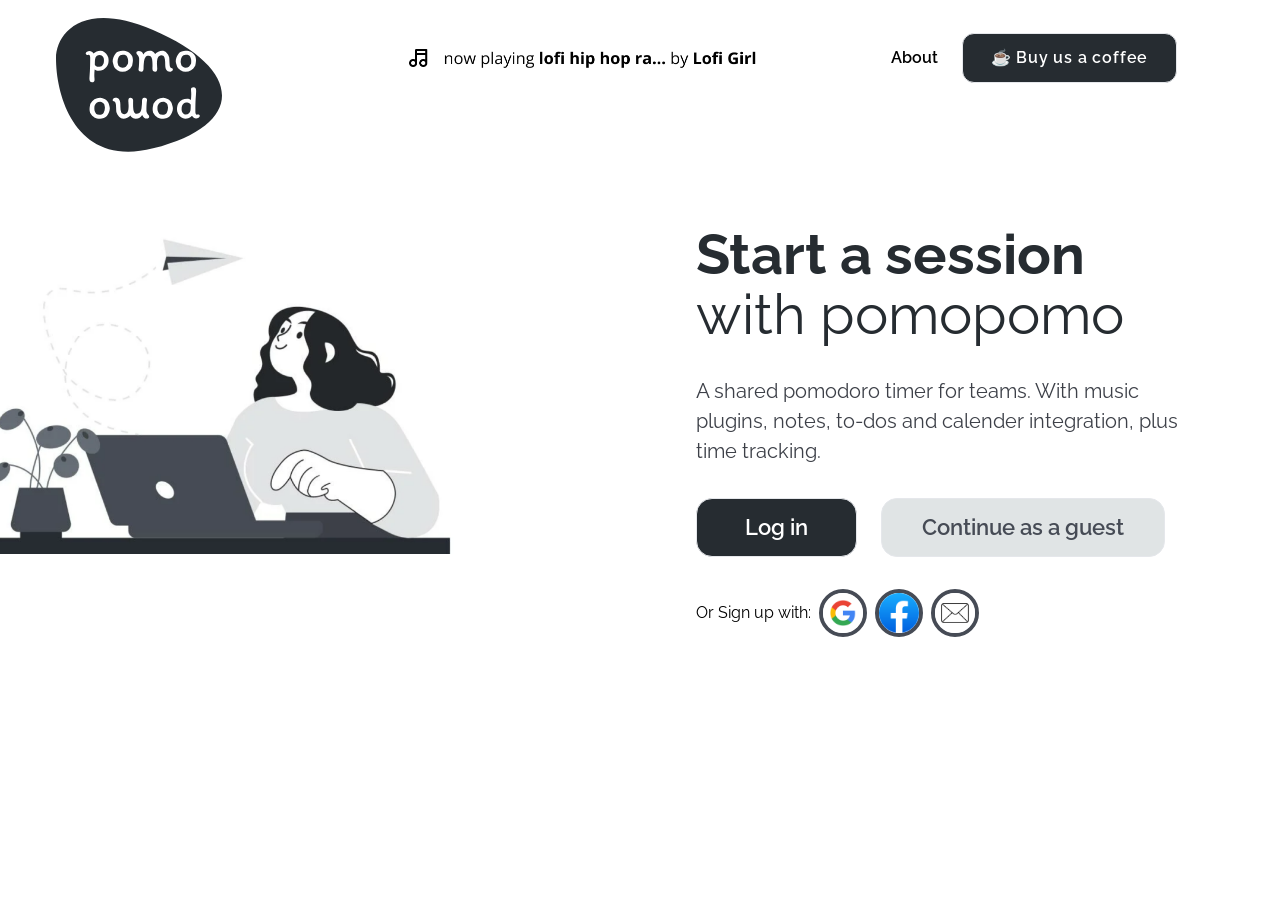
==== commit 8e4662d0: "Update on the first half of the page" ====
--- a/index.html
+++ b/index.html
@@ -12,10 +12,10 @@
     <main class="bg-mainBackground flex flex-col w-full font-mainFont mx-auto">
 
         <!-- First half -->
-        <div class="grid grid-cols-5 h-[250px] w-full items-start pt-10 px-14">
+        <div class="grid grid-cols-5 h-[200px] w-full pt-1 pb-2 px-14 -mt-10">
 
             <!-- Logo pomopomo -->
-            <div class="col-span-1">
+            <div class="flex items-end col-span-1">
                 <svg width="166" height="134" viewBox="0 0 166 134" fill="none" xmlns="http://www.w3.org/2000/svg">
                     <path
                         d="M97.0546 11.9127C26.3995 -18.3097 3.4213e-05 15.6153 0 40.1969C-5.47113e-05 79.5064 20.6817 149.956 97.0546 130.352C192.521 105.847 185.373 49.6907 97.0546 11.9127Z"
@@ -31,21 +31,22 @@
             </div>
 
             <!-- Music player -->
-            <div class="col-span-2 justify-self-end w-[50%]">
-                <img src="./img/music_player.png" alt="music_player" class="object-scale-down">
+            <div class="flex items-center col-span-2 justify-self-end content-center w-[350px]">
+                <img src="./img/music_player.png" alt="music_player" class="">
             </div>
 
             <!-- About and coffee -->
-            <div class="col-span-2 justify-self-end">
-                <span>About</span>
-                <a href="#" class="rounded-2xl text-center py-3 px-10 bg-pallete-primary text-[28px] inline-block text-white font-semibold">☕ Buy us a coffee</a>
+            <div class="flex items-center col-span-2 justify-self-end pr-[10%]">
+                <span class="font-semibold text-black">About</span>
+                <a href="#" class="button px-7 rounded-xl bg-[#262C31] text-[16px] inline-block text-white tracking-wider ml-6">☕ Buy us a coffee</a>
             </div>
         </div>
         <!-- First half end -->
 
 
+        
         <!-- Lower half -->
-        <div class="flex justify-between w-full px-20">
+        <div class="flex justify-between w-full px-20 mt-[5%]">
             <!-- Image -->
             <div class="w-[47.5%] justify-self-start -ml-[111px]">
                 <img src="./img/girl_airplane.png" alt="girl paper airplane" class="object-scale-down">
@@ -68,10 +69,10 @@
 
                 <!-- Buttons -->
                 <div class="mt-8 flex gap-6">
-                    <a href="#" class="button px-12 bg-pallete-primary text-white font-semibold">
+                    <a href="#" class="button px-12 bg-pallete-primary text-white">
                         Log in
                     </a>
-                    <a href="#" class="button px-10 bg-[#E0E4E5] text-[#464B55] font-semibold">
+                    <a href="#" class="button px-10 bg-[#E0E4E5] text-[#464B55]">
                         Continue as a guest
                     </a>
                 </div>
@@ -84,12 +85,12 @@
                         <img src="./img/google_logo.png" alt="" class="">
                     </div>
 
-                    <!-- Google -->
+                    <!-- Facebook -->
                     <div class="w-12 ml-2 border-4 border-[#464B55] rounded-full">
                         <img src="./img/facebook_logo.png" alt="" class="">
                     </div>
 
-                    <!-- Google -->
+                    <!-- Email -->
                     <div class="w-12 ml-2 border-4 border-[#464B55] rounded-full">
                         <img src="./img/mail_logo.png" alt="" class="">
                     </div>
--- a/styles.css
+++ b/styles.css
@@ -522,6 +522,7 @@
   padding-bottom: 0.75rem;
   text-align: center;
   font-size: 22px;
+  font-weight: 600;
 }
 
 .col-span-1{
@@ -537,6 +538,10 @@
   margin-right: auto;
 }
 
+.ml-6{
+  margin-left: 1.5rem;
+}
+
 .-ml-\[111px\]{
   margin-left: -111px;
 }
@@ -549,6 +554,38 @@
   margin-left: 0.5rem;
 }
 
+.-mt-20{
+  margin-top: -5rem;
+}
+
+.-mt-16{
+  margin-top: -4rem;
+}
+
+.-mt-14{
+  margin-top: -3.5rem;
+}
+
+.-mt-10{
+  margin-top: -2.5rem;
+}
+
+.mt-10{
+  margin-top: 2.5rem;
+}
+
+.mt-\[10\%\]{
+  margin-top: 10%;
+}
+
+.mt-\[5\%\]{
+  margin-top: 5%;
+}
+
+.block{
+  display: block;
+}
+
 .inline-block{
   display: inline-block;
 }
@@ -565,6 +602,50 @@
   height: 250px;
 }
 
+.h-\[100px\]{
+  height: 100px;
+}
+
+.h-\[150px\]{
+  height: 150px;
+}
+
+.h-\[200px\]{
+  height: 200px;
+}
+
+.h-\[180px\]{
+  height: 180px;
+}
+
+.h-\[20px\]{
+  height: 20px;
+}
+
+.h-\[10px\]{
+  height: 10px;
+}
+
+.h-\[px\]{
+  height: px;
+}
+
+.h-\[30px\]{
+  height: 30px;
+}
+
+.h-\[300px\]{
+  height: 300px;
+}
+
+.h-\[50px\]{
+  height: 50px;
+}
+
+.h-\[60px\]{
+  height: 60px;
+}
+
 .w-full{
   width: 100%;
 }
@@ -585,10 +666,64 @@
   width: 3rem;
 }
 
+.w-\[40\%\]{
+  width: 40%;
+}
+
+.w-\[60\%\]{
+  width: 60%;
+}
+
+.w-\[20px\]{
+  width: 20px;
+}
+
+.w-\[60px\]{
+  width: 60px;
+}
+
+.w-\[300px\]{
+  width: 300px;
+}
+
+.w-\[350px\]{
+  width: 350px;
+}
+
 .max-w-\[560px\]{
   max-width: 560px;
 }
 
+.scale-\[1\]{
+  --tw-scale-x: 1;
+  --tw-scale-y: 1;
+  transform: translate(var(--tw-translate-x), var(--tw-translate-y)) rotate(var(--tw-rotate)) skewX(var(--tw-skew-x)) skewY(var(--tw-skew-y)) scaleX(var(--tw-scale-x)) scaleY(var(--tw-scale-y));
+}
+
+.scale-105{
+  --tw-scale-x: 1.05;
+  --tw-scale-y: 1.05;
+  transform: translate(var(--tw-translate-x), var(--tw-translate-y)) rotate(var(--tw-rotate)) skewX(var(--tw-skew-x)) skewY(var(--tw-skew-y)) scaleX(var(--tw-scale-x)) scaleY(var(--tw-scale-y));
+}
+
+.scale-75{
+  --tw-scale-x: .75;
+  --tw-scale-y: .75;
+  transform: translate(var(--tw-translate-x), var(--tw-translate-y)) rotate(var(--tw-rotate)) skewX(var(--tw-skew-x)) skewY(var(--tw-skew-y)) scaleX(var(--tw-scale-x)) scaleY(var(--tw-scale-y));
+}
+
+.scale-\[1\%\]{
+  --tw-scale-x: 1%;
+  --tw-scale-y: 1%;
+  transform: translate(var(--tw-translate-x), var(--tw-translate-y)) rotate(var(--tw-rotate)) skewX(var(--tw-skew-x)) skewY(var(--tw-skew-y)) scaleX(var(--tw-scale-x)) scaleY(var(--tw-scale-y));
+}
+
+.scale-\[50\%\]{
+  --tw-scale-x: 50%;
+  --tw-scale-y: 50%;
+  transform: translate(var(--tw-translate-x), var(--tw-translate-y)) rotate(var(--tw-rotate)) skewX(var(--tw-skew-x)) skewY(var(--tw-skew-y)) scaleX(var(--tw-scale-x)) scaleY(var(--tw-scale-y));
+}
+
 .grid-cols-5{
   grid-template-columns: repeat(5, minmax(0, 1fr));
 }
@@ -597,10 +732,18 @@
   flex-direction: column;
 }
 
+.content-center{
+  align-content: center;
+}
+
 .items-start{
   align-items: flex-start;
 }
 
+.items-end{
+  align-items: flex-end;
+}
+
 .items-center{
   align-items: center;
 }
@@ -621,8 +764,8 @@
   justify-self: end;
 }
 
-.rounded-2xl{
-  border-radius: 1rem;
+.rounded-xl{
+  border-radius: 0.75rem;
 }
 
 .rounded-full{
@@ -643,6 +786,11 @@
   background-color: rgb(255 255 255 / var(--tw-bg-opacity));
 }
 
+.bg-\[\#262C31\]{
+  --tw-bg-opacity: 1;
+  background-color: rgb(38 44 49 / var(--tw-bg-opacity));
+}
+
 .bg-pallete-primary{
   --tw-bg-opacity: 1;
   background-color: rgb(38 44 49 / var(--tw-bg-opacity));
@@ -663,9 +811,19 @@
   padding-right: 3.5rem;
 }
 
-.py-3{
-  padding-top: 0.75rem;
-  padding-bottom: 0.75rem;
+.px-7{
+  padding-left: 1.75rem;
+  padding-right: 1.75rem;
+}
+
+.px-20{
+  padding-left: 5rem;
+  padding-right: 5rem;
+}
+
+.px-12{
+  padding-left: 3rem;
+  padding-right: 3rem;
 }
 
 .px-10{
@@ -673,30 +831,28 @@
   padding-right: 2.5rem;
 }
 
-.px-20{
-  padding-left: 5rem;
-  padding-right: 5rem;
-}
-
-.px-12{
-  padding-left: 3rem;
-  padding-right: 3rem;
-}
-
 .pt-10{
   padding-top: 2.5rem;
 }
 
-.text-center{
-  text-align: center;
+.pr-\[10\%\]{
+  padding-right: 10%;
+}
+
+.pt-1{
+  padding-top: 0.25rem;
+}
+
+.pb-2{
+  padding-bottom: 0.5rem;
 }
 
 .font-mainFont{
   font-family: Raleway;
 }
 
-.text-\[28px\]{
-  font-size: 28px;
+.text-\[16px\]{
+  font-size: 16px;
 }
 
 .text-\[56px\]{
@@ -707,16 +863,20 @@
   font-size: 20px;
 }
 
+.font-bold{
+  font-weight: 700;
+}
+
 .font-semibold{
   font-weight: 600;
 }
 
-.font-bold{
-  font-weight: 700;
-}
-
 .leading-\[60px\]{
   line-height: 60px;
+}
+
+.tracking-wider{
+  letter-spacing: 0.05em;
 }
 
 .text-white{
@@ -737,4 +897,9 @@
 .text-\[\#464B55\]{
   --tw-text-opacity: 1;
   color: rgb(70 75 85 / var(--tw-text-opacity));
+}
+
+.text-black{
+  --tw-text-opacity: 1;
+  color: rgb(0 0 0 / var(--tw-text-opacity));
 }
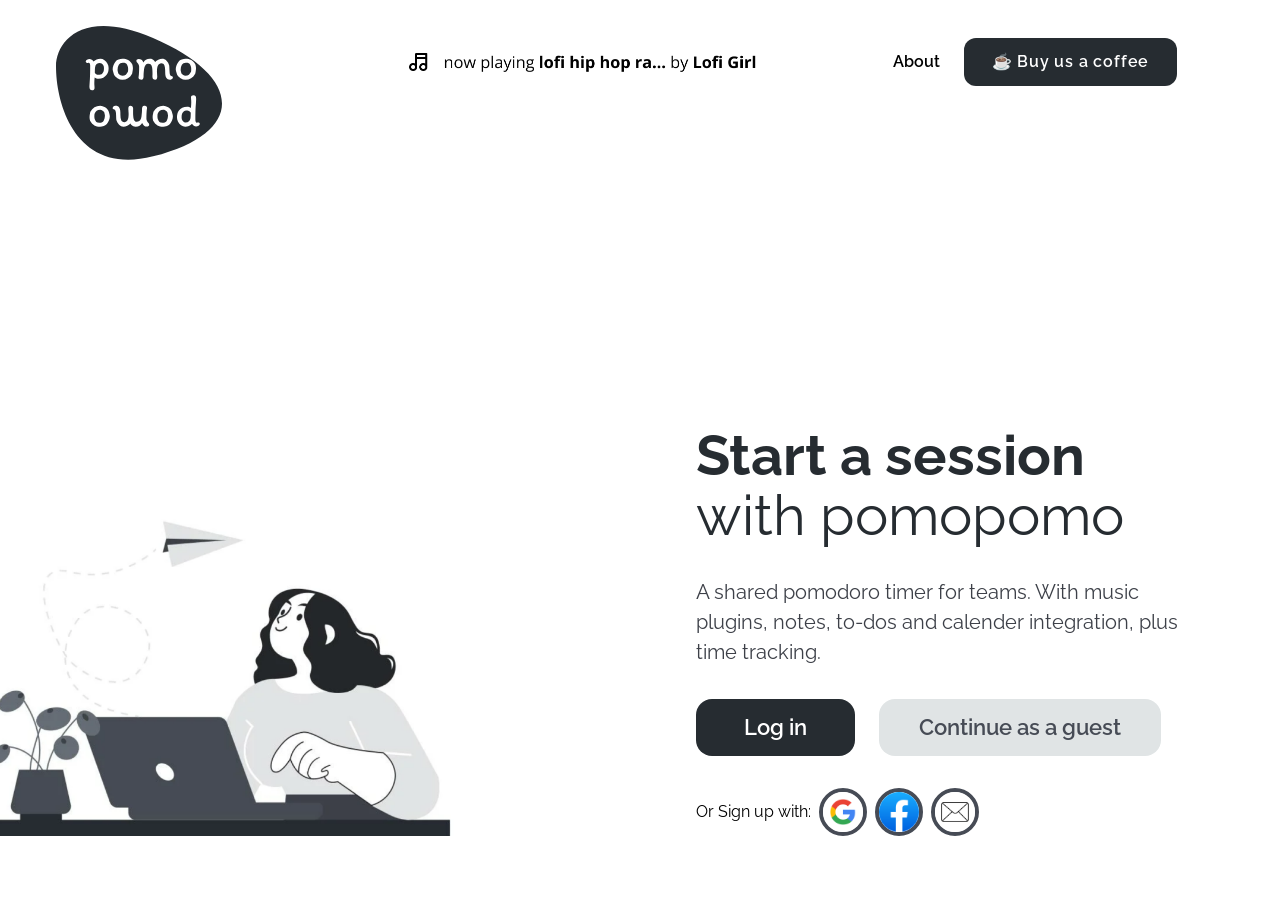
==== commit ee6e0708: "Updated README, changed icons and "About" to link" ====
--- a/index.html
+++ b/index.html
@@ -9,10 +9,10 @@
 </head>
 
 <body>
-    <main class="bg-mainBackground flex flex-col w-full font-mainFont mx-auto">
+    <main class="bg-mainBackground flex flex-col justify-between w-full max-w-[1600px] min-h-screen font-mainFont mx-auto pb-[5%]">
 
         <!-- First half -->
-        <div class="grid grid-cols-5 h-[200px] w-full pt-1 pb-2 px-14 -mt-10">
+        <div class="grid grid-cols-5 h-[200px] w-full pt-1 px-14 -mt-10">
 
             <!-- Logo pomopomo -->
             <div class="flex items-end col-span-1">
@@ -37,7 +37,7 @@
 
             <!-- About and coffee -->
             <div class="flex items-center col-span-2 justify-self-end pr-[10%]">
-                <span class="font-semibold text-black">About</span>
+                <a href="#" class="font-semibold text-black">About</a>
                 <a href="#" class="button px-7 rounded-xl bg-[#262C31] text-[16px] inline-block text-white tracking-wider ml-6">☕ Buy us a coffee</a>
             </div>
         </div>
@@ -46,7 +46,7 @@
 
         
         <!-- Lower half -->
-        <div class="flex justify-between w-full px-20 mt-[5%]">
+        <div class="flex justify-between w-full px-20 mt-[5%] items-end">
             <!-- Image -->
             <div class="w-[47.5%] justify-self-start -ml-[111px]">
                 <img src="./img/girl_airplane.png" alt="girl paper airplane" class="object-scale-down">
@@ -81,19 +81,19 @@
                     <p>Or Sign up with:</p>
 
                     <!-- Google -->
-                    <div class="w-12 ml-2 border-4 border-[#464B55] rounded-full">
+                    <a href="#" class="w-12 ml-2 border-4 border-[#464B55] rounded-full">
                         <img src="./img/google_logo.png" alt="" class="">
-                    </div>
+                    </a>
 
                     <!-- Facebook -->
-                    <div class="w-12 ml-2 border-4 border-[#464B55] rounded-full">
+                    <a href="#" class="w-12 ml-2 border-4 border-[#464B55] rounded-full">
                         <img src="./img/facebook_logo.png" alt="" class="">
-                    </div>
+                    </a>
 
                     <!-- Email -->
-                    <div class="w-12 ml-2 border-4 border-[#464B55] rounded-full">
+                    <a href="#" class="w-12 ml-2 border-4 border-[#464B55] rounded-full">
                         <img src="./img/mail_logo.png" alt="" class="">
-                    </div>
+                    </a>
                 </div>
             </section>
         </div>
--- a/styles.css
+++ b/styles.css
@@ -517,7 +517,6 @@
 
 .button{
   border-radius: 1rem;
-  border-width: 1px;
   padding-top: 0.75rem;
   padding-bottom: 0.75rem;
   text-align: center;
@@ -538,10 +537,18 @@
   margin-right: auto;
 }
 
+.-mt-10{
+  margin-top: -2.5rem;
+}
+
 .ml-6{
   margin-left: 1.5rem;
 }
 
+.mt-\[5\%\]{
+  margin-top: 5%;
+}
+
 .-ml-\[111px\]{
   margin-left: -111px;
 }
@@ -554,38 +561,6 @@
   margin-left: 0.5rem;
 }
 
-.-mt-20{
-  margin-top: -5rem;
-}
-
-.-mt-16{
-  margin-top: -4rem;
-}
-
-.-mt-14{
-  margin-top: -3.5rem;
-}
-
-.-mt-10{
-  margin-top: -2.5rem;
-}
-
-.mt-10{
-  margin-top: 2.5rem;
-}
-
-.mt-\[10\%\]{
-  margin-top: 10%;
-}
-
-.mt-\[5\%\]{
-  margin-top: 5%;
-}
-
-.block{
-  display: block;
-}
-
 .inline-block{
   display: inline-block;
 }
@@ -598,60 +573,20 @@
   display: grid;
 }
 
-.h-\[250px\]{
-  height: 250px;
-}
-
-.h-\[100px\]{
-  height: 100px;
-}
-
-.h-\[150px\]{
-  height: 150px;
-}
-
 .h-\[200px\]{
   height: 200px;
 }
 
-.h-\[180px\]{
-  height: 180px;
-}
-
-.h-\[20px\]{
-  height: 20px;
-}
-
-.h-\[10px\]{
-  height: 10px;
-}
-
-.h-\[px\]{
-  height: px;
-}
-
-.h-\[30px\]{
-  height: 30px;
-}
-
-.h-\[300px\]{
-  height: 300px;
-}
-
-.h-\[50px\]{
-  height: 50px;
-}
-
-.h-\[60px\]{
-  height: 60px;
+.min-h-screen{
+  min-height: 100vh;
 }
 
 .w-full{
   width: 100%;
 }
 
-.w-\[50\%\]{
-  width: 50%;
+.w-\[350px\]{
+  width: 350px;
 }
 
 .w-\[47\.5\%\]{
@@ -666,64 +601,14 @@
   width: 3rem;
 }
 
-.w-\[40\%\]{
-  width: 40%;
-}
-
-.w-\[60\%\]{
-  width: 60%;
-}
-
-.w-\[20px\]{
-  width: 20px;
-}
-
-.w-\[60px\]{
-  width: 60px;
-}
-
-.w-\[300px\]{
-  width: 300px;
-}
-
-.w-\[350px\]{
-  width: 350px;
+.max-w-\[1600px\]{
+  max-width: 1600px;
 }
 
 .max-w-\[560px\]{
   max-width: 560px;
 }
 
-.scale-\[1\]{
-  --tw-scale-x: 1;
-  --tw-scale-y: 1;
-  transform: translate(var(--tw-translate-x), var(--tw-translate-y)) rotate(var(--tw-rotate)) skewX(var(--tw-skew-x)) skewY(var(--tw-skew-y)) scaleX(var(--tw-scale-x)) scaleY(var(--tw-scale-y));
-}
-
-.scale-105{
-  --tw-scale-x: 1.05;
-  --tw-scale-y: 1.05;
-  transform: translate(var(--tw-translate-x), var(--tw-translate-y)) rotate(var(--tw-rotate)) skewX(var(--tw-skew-x)) skewY(var(--tw-skew-y)) scaleX(var(--tw-scale-x)) scaleY(var(--tw-scale-y));
-}
-
-.scale-75{
-  --tw-scale-x: .75;
-  --tw-scale-y: .75;
-  transform: translate(var(--tw-translate-x), var(--tw-translate-y)) rotate(var(--tw-rotate)) skewX(var(--tw-skew-x)) skewY(var(--tw-skew-y)) scaleX(var(--tw-scale-x)) scaleY(var(--tw-scale-y));
-}
-
-.scale-\[1\%\]{
-  --tw-scale-x: 1%;
-  --tw-scale-y: 1%;
-  transform: translate(var(--tw-translate-x), var(--tw-translate-y)) rotate(var(--tw-rotate)) skewX(var(--tw-skew-x)) skewY(var(--tw-skew-y)) scaleX(var(--tw-scale-x)) scaleY(var(--tw-scale-y));
-}
-
-.scale-\[50\%\]{
-  --tw-scale-x: 50%;
-  --tw-scale-y: 50%;
-  transform: translate(var(--tw-translate-x), var(--tw-translate-y)) rotate(var(--tw-rotate)) skewX(var(--tw-skew-x)) skewY(var(--tw-skew-y)) scaleX(var(--tw-scale-x)) scaleY(var(--tw-scale-y));
-}
-
 .grid-cols-5{
   grid-template-columns: repeat(5, minmax(0, 1fr));
 }
@@ -734,10 +619,6 @@
 
 .content-center{
   align-content: center;
-}
-
-.items-start{
-  align-items: flex-start;
 }
 
 .items-end{
@@ -831,22 +712,18 @@
   padding-right: 2.5rem;
 }
 
-.pt-10{
-  padding-top: 2.5rem;
+.pb-\[5\%\]{
+  padding-bottom: 5%;
+}
+
+.pt-1{
+  padding-top: 0.25rem;
 }
 
 .pr-\[10\%\]{
   padding-right: 10%;
 }
 
-.pt-1{
-  padding-top: 0.25rem;
-}
-
-.pb-2{
-  padding-bottom: 0.5rem;
-}
-
 .font-mainFont{
   font-family: Raleway;
 }
@@ -863,20 +740,25 @@
   font-size: 20px;
 }
 
+.font-semibold{
+  font-weight: 600;
+}
+
 .font-bold{
   font-weight: 700;
 }
 
-.font-semibold{
-  font-weight: 600;
-}
-
 .leading-\[60px\]{
   line-height: 60px;
 }
 
 .tracking-wider{
   letter-spacing: 0.05em;
+}
+
+.text-black{
+  --tw-text-opacity: 1;
+  color: rgb(0 0 0 / var(--tw-text-opacity));
 }
 
 .text-white{
@@ -897,9 +779,4 @@
 .text-\[\#464B55\]{
   --tw-text-opacity: 1;
   color: rgb(70 75 85 / var(--tw-text-opacity));
-}
-
-.text-black{
-  --tw-text-opacity: 1;
-  color: rgb(0 0 0 / var(--tw-text-opacity));
 }
